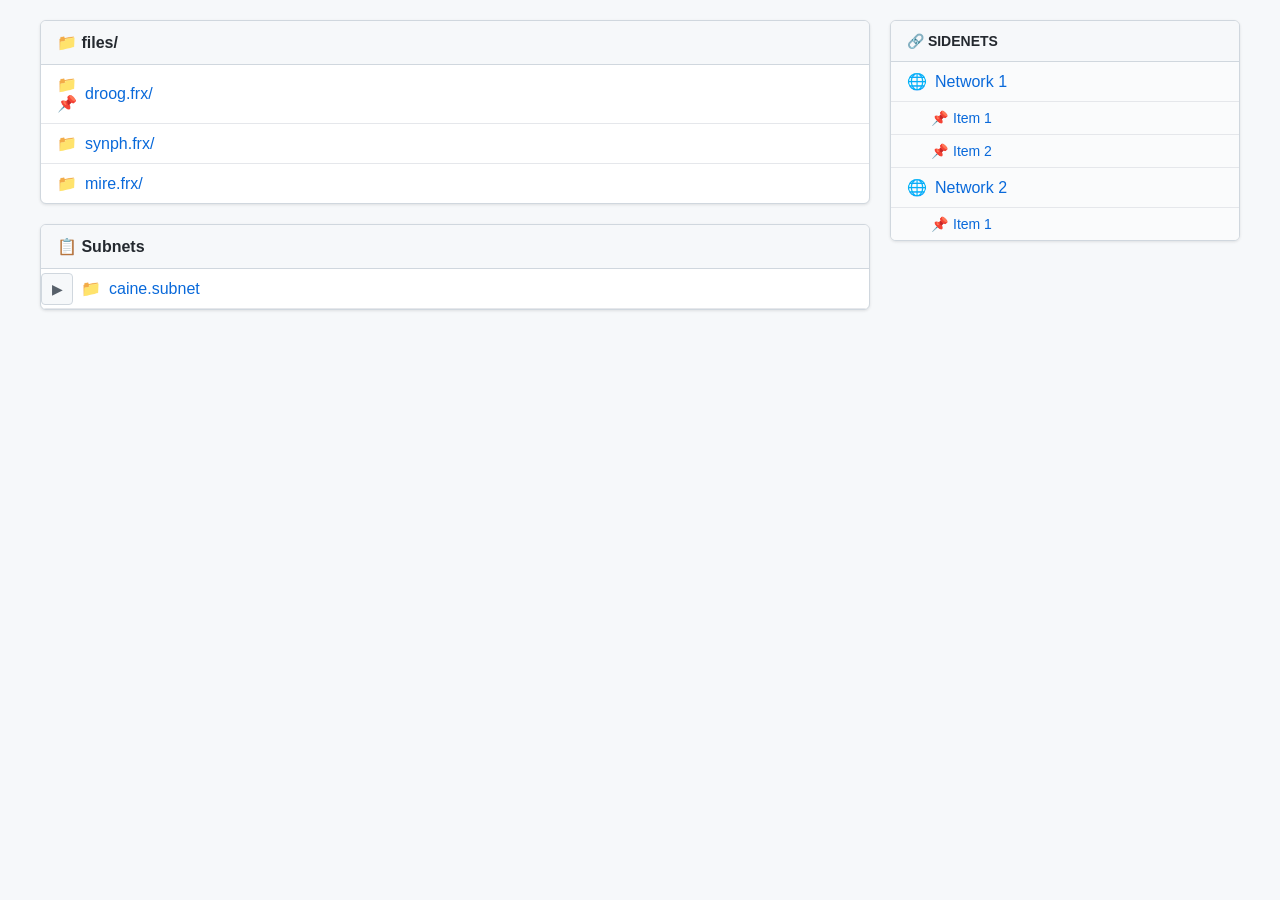
==== files/index.html @ 795fdb6f "Update index.html" ====
<!DOCTYPE html>
<html lang="en">
<head>
    <meta charset="UTF-8">
    <meta name="viewport" content="width=device-width, initial-scale=1.0">
    <title>File Directory</title>
    <link rel="stylesheet" href="style.css">
    <script src="script.js"></script>
</head>
<body>
    <div class="bg-image"></div>
    <div class="main-layout">
        <!-- LEFT COLUMN -->
        <div class="left-column">
            <!-- Main files directory -->
            <div class="directory-container">
                <div class="directory-header">📁 files/</div>
                <ul class="directory-tree">
                    <li class="directory-item">
                        <a href="/aedistrict-sys/files/droog/" class="tree-line">
                            <span class="tree-icon">📁📌</span>
                            <span class="tree-name">droog.frx/</span>
                        </a>
                    </li>
                    <li class="directory-item">
                        <a href="/aedistrict-sys/files/synph/" class="tree-line">
                            <span class="tree-icon">📁</span>
                            <span class="tree-name">synph.frx/</span>
                        </a>
                    </li>
                    <li class="directory-item">
                        <a href="/aedistrict-sys/files/mire/" class="tree-line">
                            <span class="tree-icon">📁</span>
                            <span class="tree-name">mire.frx/</span>
                        </a>
                    </li>
                </ul>
            </div>

            <!-- Subnets (collapsible) -->
            <div class="directory-container">
                <div class="directory-header">📋 Subnets</div>
                <ul class="directory-tree">
                    <li class="directory-item expandable">
                        <div style="display: flex; align-items: center; width: 100%;">
                            <button class="tree-arrow-btn" title="Toggle expand">
                                <span class="tree-arrow">▶</span>
                            </button>
                            <a href="/aedistrict-sys/files/caine/" class="tree-line" style="flex: 1; padding-left: 0; margin-left: 4px;">
                                <span class="tree-icon">📁</span>
                                <span class="tree-name">caine.subnet</span>
                            </a>
                        </div>
                        <ul class="nested-tree">
                            <li class="nested-item">
                                <a href="/aedistrict-sys/files/caine/abel" class="nested-line">
                                    <span class="nested-icon">📄</span>
                                    <span>abel</span>
                                </a>
                            </li>
                            <li class="nested-item">
                                <a href="/aedistrict-sys/files/caine/AR" class="nested-line">
                                    <span class="nested-icon">📄</span>
                                    <span>AR</span>
                                </a>
                            </li>
                            <li class="nested-item">
                                <a href="/aedistrict-sys/files/caine/rubicon" class="nested-line">
                                    <span class="nested-icon">📄</span>
                                    <span>rubicon</span>
                                </a>
                            </li>
                        </ul>
                    </li>
                </ul>
            </div>
        </div>

        <!-- RIGHT COLUMN -->
        <div class="right-column">
            <!-- Sidenets (always expanded, non-closable) -->
            <div class="sidenet-container">
                <h3>🔗 SIDENETS</h3>
                <ul class="directory-tree">
                    <li class="directory-item expandable">
                        <span class="tree-line" style="cursor: default;">
                            <span class="tree-icon">🌐</span>
                            <span class="tree-name">Network 1</span>
                        </span>
                        <ul class="nested-tree expanded">
                            <li class="nested-item">
                                <a href="/aedistrict-sys/sidenet/network1/item1" class="nested-line">
                                    <span class="nested-icon">📌</span>
                                    <span>Item 1</span>
                                </a>
                            </li>
                            <li class="nested-item">
                                <a href="/aedistrict-sys/sidenet/network1/item2" class="nested-line">
                                    <span class="nested-icon">📌</span>
                                    <span>Item 2</span>
                                </a>
                            </li>
                        </ul>
                    </li>
                    <li class="directory-item expandable">
                        <span class="tree-line" style="cursor: default;">
                            <span class="tree-icon">🌐</span>
                            <span class="tree-name">Network 2</span>
                        </span>
                        <ul class="nested-tree expanded">
                            <li class="nested-item">
                                <a href="/aedistrict-sys/sidenet/network2/item1" class="nested-line">
                                    <span class="nested-icon">📌</span>
                                    <span>Item 1</span>
                                </a>
                            </li>
                        </ul>
                    </li>
                </ul>
            </div>
        </div>
    </div>
</body>
</html>
---- files/style.css ----
body {
    font-family: -apple-system, BlinkMacSystemFont, 'Segoe UI', Roboto, 'Helvetica Neue', Arial, sans-serif;
    background-color: #f6f8fa;
    padding: 20px;
    margin: 0;
}

/* Two-column layout */
.main-layout {
    display: flex;
    gap: 20px;
    max-width: 1200px;
    margin: 0 auto;
}

.left-column {
    flex: 1;
    display: flex;
    flex-direction: column;
    gap: 20px;
}

.right-column {
    width: 350px;
    flex-shrink: 0;
}

.directory-container {
    background-color: white;
    border: 1px solid #d0d7de;
    border-radius: 6px;
    box-shadow: 0 1px 3px rgba(0, 0, 0, 0.1);
    padding: 0;
    overflow: hidden;
}

.directory-header {
    background-color: #f6f8fa;
    border-bottom: 1px solid #d0d7de;
    padding: 12px 16px;
    font-weight: 600;
    color: #24292f;
}

.directory-tree {
    list-style: none;
    padding: 0;
    margin: 0;
}

.directory-item {
    border-bottom: 1px solid #e5e7eb;
    display: flex;
    align-items: center;
    padding: 0;
}

.directory-item:last-child {
    border-bottom: none;
}

/* Expandable items */
.directory-item.expandable {
    flex-direction: column;
    align-items: stretch;
    padding: 0;
}

.tree-line {
    display: flex;
    align-items: center;
    width: 100%;
    padding: 10px 16px;
    text-decoration: none;
    color: #0969da;
    transition: background-color 0.15s ease-in-out;
    cursor: pointer;
}

.tree-line:hover {
    background-color: #f0f6fc;
}

.tree-icon {
    margin-right: 8px;
    font-size: 16px;
    width: 20px;
    display: inline-block;
    text-align: center;
}

.tree-name {
    flex: 1;
    word-break: break-word;
}

/* Expand/collapse button with box */
.tree-arrow-btn {
    display: inline-flex;
    align-items: center;
    justify-content: center;
    width: 32px;
    height: 32px;
    margin-right: 4px;
    border: 1px solid #d0d7de;
    border-radius: 4px;
    background-color: #f6f8fa;
    cursor: pointer;
    transition: all 0.2s ease-in-out;
}

.tree-arrow-btn:hover {
    background-color: #eaeef2;
    border-color: #0969da;
}

.tree-arrow {
    display: inline-block;
    color: #57606a;
    transition: transform 0.2s ease-in-out;
    font-size: 14px;
}

.tree-arrow.expanded {
    transform: rotate(90deg);
}

/* Nested items */
.nested-tree {
    list-style: none;
    padding: 0;
    margin: 0;
    background-color: #fafbfc;
    border-top: 1px solid #e5e7eb;
    max-height: 0;
    overflow: hidden;
    transition: max-height 0.3s ease-in-out;
}

.nested-tree.expanded {
    max-height: 1000px;
}

.nested-item {
    border-bottom: 1px solid #e5e7eb;
    display: flex;
    align-items: center;
    padding: 0;
}

.nested-item:last-child {
    border-bottom: none;
}

.nested-line {
    display: flex;
    align-items: center;
    width: 100%;
    padding: 8px 16px 8px 40px;
    text-decoration: none;
    color: #0969da;
    transition: background-color 0.15s ease-in-out;
    font-size: 14px;
}

.nested-line:hover {
    background-color: #f0f4f8;
}

.nested-icon {
    margin-right: 6px;
    font-size: 14px;
    width: 16px;
    display: inline-block;
    text-align: center;
}

/* Sidenet container */
.sidenet-container {
    background-color: white;
    border: 1px solid #d0d7de;
    border-radius: 6px;
    box-shadow: 0 1px 3px rgba(0, 0, 0, 0.1);
    padding: 0;
    overflow: hidden;
}

.sidenet-container h3 {
    background-color: #f6f8fa;
    border-bottom: 1px solid #d0d7de;
    padding: 12px 16px;
    font-weight: 600;
    color: #24292f;
    margin: 0;
    font-size: 14px;
}

.sidenet-container .directory-tree {
    background-color: #fafbfc;
}

.sidenet-container .tree-line {
    padding: 10px 16px;
}

.sidenet-container .tree-line:hover {
    background-color: #f0f4f8;
}

/* Responsive */
@media (max-width: 768px) {
    .main-layout {
        flex-direction: column;
    }

    .right-column {
        width: 100%;
    }
}
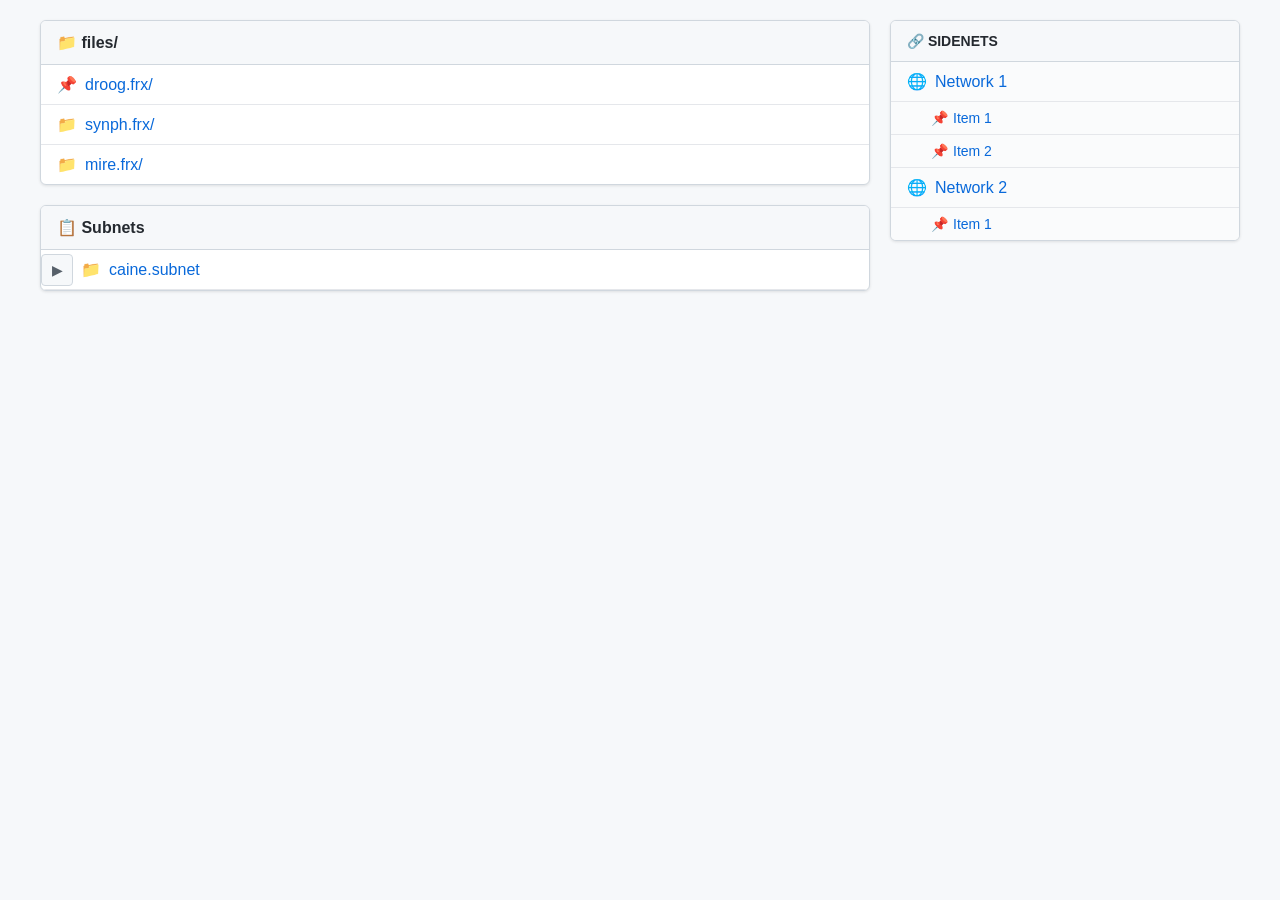
==== commit 5308bcbc: "Update index.html" ====
--- a/files/index.html
+++ b/files/index.html
@@ -18,7 +18,7 @@
                 <ul class="directory-tree">
                     <li class="directory-item">
                         <a href="/aedistrict-sys/files/droog/" class="tree-line">
-                            <span class="tree-icon">📁📌</span>
+                            <span class="tree-icon">📌</span>
                             <span class="tree-name">droog.frx/</span>
                         </a>
                     </li>
--- a/files/style.css
+++ b/files/style.css
@@ -217,3 +217,66 @@
         width: 100%;
     }
 }
+
+.bg-image {
+
+position: fixed;
+
+top: 0;
+left: 0;
+
+width: 100%;
+height: 100%;
+
+background-image: url("synph-bg.png");
+
+background-size: cover;
+background-position: center;
+
+opacity: 0.08;
+
+filter: blur(12px);
+
+pointer-events: none;
+
+z-index: -2;
+
+}
+
+body {
+
+position: relative;
+overflow-x: hidden;
+
+}
+.main-panel {
+
+position: relative;
+z-index: 2;
+
+}
+
+.role-header {
+
+display: flex;
+align-items: center;
+
+gap: 1rem;
+
+margin-bottom: 0.75rem;
+
+}
+
+.role-icon {
+
+width: 42px;
+height: 42px;
+
+object-fit: contain;
+
+opacity: 0.9;
+
+filter:
+drop-shadow(0 0 4px rgba(143,125,255,0.35));
+
+}
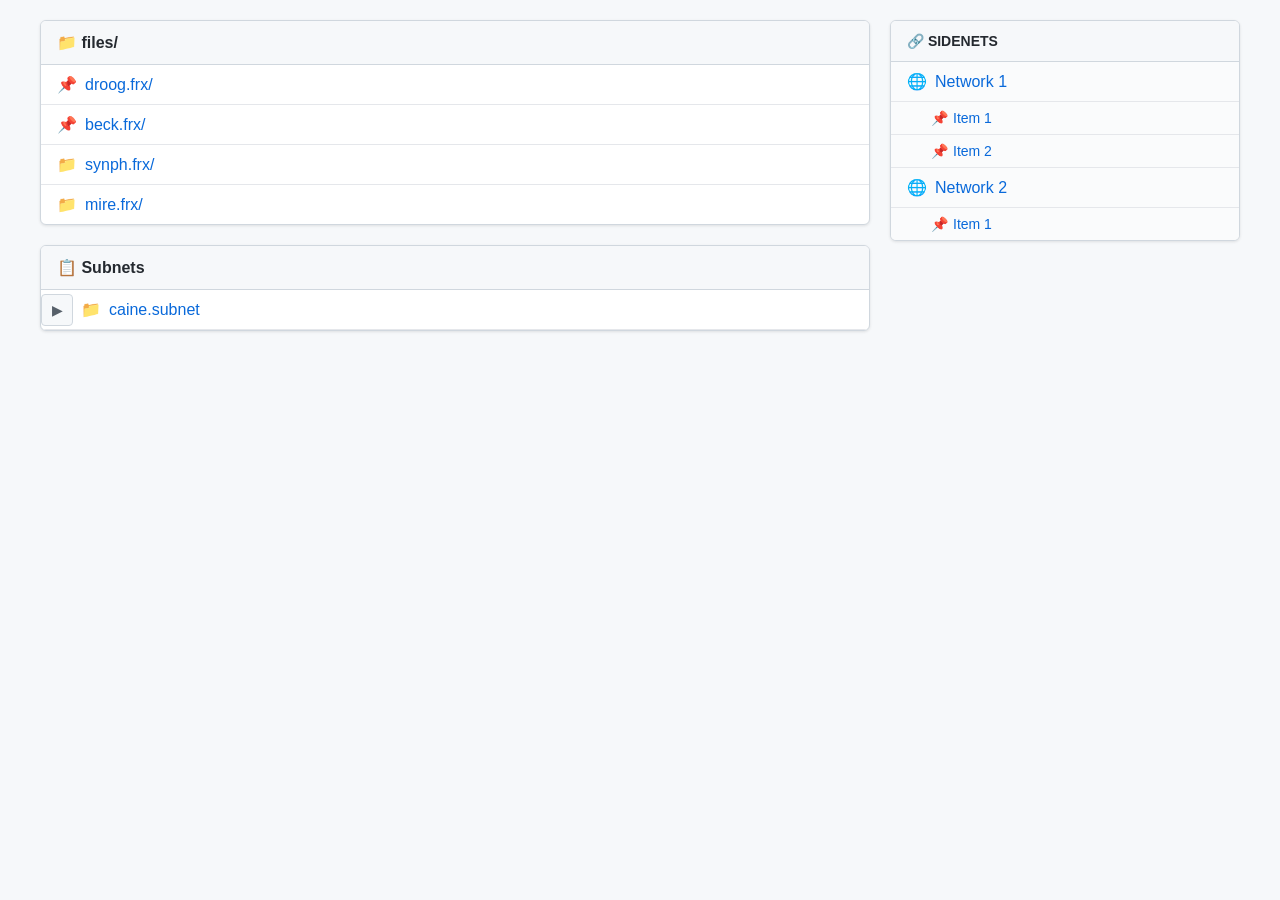
==== commit b7e63acf: "Update index.html" ====
--- a/files/index.html
+++ b/files/index.html
@@ -20,6 +20,12 @@
                         <a href="/aedistrict-sys/files/droog/" class="tree-line">
                             <span class="tree-icon">📌</span>
                             <span class="tree-name">droog.frx/</span>
+                        </a>
+                    </li>
+                    <li class="directory-item">
+                        <a href="/aedistrict-sys/files/beck/" class="tree-line">
+                            <span class="tree-icon">📌</span>
+                            <span class="tree-name">beck.frx/</span>
                         </a>
                     </li>
                     <li class="directory-item">
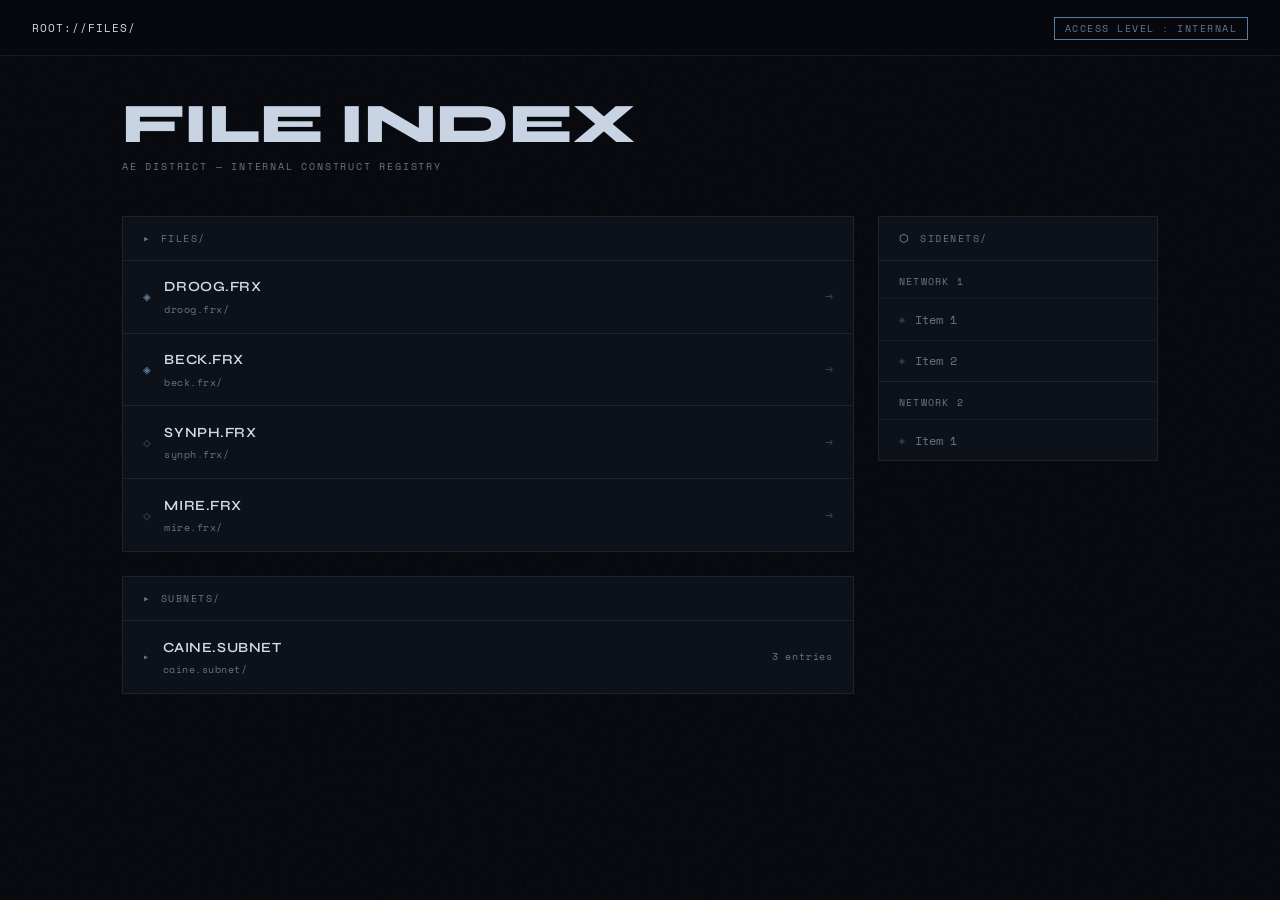
==== commit 78d8789f: "Yes,I updates the directory one sec to see how it looks." ====
--- a/files/index.html
+++ b/files/index.html
@@ -1,130 +1,207 @@
 <!DOCTYPE html>
 <html lang="en">
 <head>
-    <meta charset="UTF-8">
-    <meta name="viewport" content="width=device-width, initial-scale=1.0">
-    <title>File Directory</title>
-    <link rel="stylesheet" href="style.css">
-    <script src="script.js"></script>
+  <meta charset="UTF-8">
+  <meta name="viewport" content="width=device-width, initial-scale=1.0">
+  <title>AE DISTRICT — FILE INDEX</title>
+  <link rel="preconnect" href="https://fonts.googleapis.com">
+  <link rel="preconnect" href="https://fonts.gstatic.com" crossorigin>
+  <link href="https://fonts.googleapis.com/css2?family=Space+Mono:ital,wght@0,400;0,700;1,400&family=Syne:wght@400;500;600;700;800&display=swap" rel="stylesheet">
+  <link rel="stylesheet" href="style.css">
 </head>
 <body>
-    <div class="bg-image"></div>
+
+  <div class="noise"></div>
+  <div class="bg-image"></div>
+  <div class="scanline-overlay"></div>
+
+  <header class="site-header">
+    <div class="header-left">
+      <span class="breadcrumb active">ROOT://FILES/</span>
+    </div>
+    <div class="header-right">
+      <span class="access-badge">ACCESS LEVEL : INTERNAL</span>
+    </div>
+  </header>
+
+  <main class="page">
+
+    <div class="page-title-row">
+      <h1 class="page-title">FILE INDEX</h1>
+      <p class="page-subtitle">AE DISTRICT — INTERNAL CONSTRUCT REGISTRY</p>
+    </div>
+
     <div class="main-layout">
-        <!-- LEFT COLUMN -->
-        <div class="left-column">
-            <!-- Main files directory -->
-            <div class="directory-container">
-                <div class="directory-header">📁 files/</div>
-                <ul class="directory-tree">
-                    <li class="directory-item">
-                        <a href="/aedistrict-sys/files/droog/" class="tree-line">
-                            <span class="tree-icon">📌</span>
-                            <span class="tree-name">droog.frx/</span>
-                        </a>
-                    </li>
-                    <li class="directory-item">
-                        <a href="/aedistrict-sys/files/beck/" class="tree-line">
-                            <span class="tree-icon">📌</span>
-                            <span class="tree-name">beck.frx/</span>
-                        </a>
-                    </li>
-                    <li class="directory-item">
-                        <a href="/aedistrict-sys/files/synph/" class="tree-line">
-                            <span class="tree-icon">📁</span>
-                            <span class="tree-name">synph.frx/</span>
-                        </a>
-                    </li>
-                    <li class="directory-item">
-                        <a href="/aedistrict-sys/files/mire/" class="tree-line">
-                            <span class="tree-icon">📁</span>
-                            <span class="tree-name">mire.frx/</span>
-                        </a>
-                    </li>
-                </ul>
-            </div>
-
-            <!-- Subnets (collapsible) -->
-            <div class="directory-container">
-                <div class="directory-header">📋 Subnets</div>
-                <ul class="directory-tree">
-                    <li class="directory-item expandable">
-                        <div style="display: flex; align-items: center; width: 100%;">
-                            <button class="tree-arrow-btn" title="Toggle expand">
-                                <span class="tree-arrow">▶</span>
-                            </button>
-                            <a href="/aedistrict-sys/files/caine/" class="tree-line" style="flex: 1; padding-left: 0; margin-left: 4px;">
-                                <span class="tree-icon">📁</span>
-                                <span class="tree-name">caine.subnet</span>
-                            </a>
-                        </div>
-                        <ul class="nested-tree">
-                            <li class="nested-item">
-                                <a href="/aedistrict-sys/files/caine/abel" class="nested-line">
-                                    <span class="nested-icon">📄</span>
-                                    <span>abel</span>
-                                </a>
-                            </li>
-                            <li class="nested-item">
-                                <a href="/aedistrict-sys/files/caine/AR" class="nested-line">
-                                    <span class="nested-icon">📄</span>
-                                    <span>AR</span>
-                                </a>
-                            </li>
-                            <li class="nested-item">
-                                <a href="/aedistrict-sys/files/caine/rubicon" class="nested-line">
-                                    <span class="nested-icon">📄</span>
-                                    <span>rubicon</span>
-                                </a>
-                            </li>
-                        </ul>
-                    </li>
-                </ul>
-            </div>
+
+      <!-- LEFT -->
+      <div class="left-col">
+
+        <!-- Files -->
+        <div class="dir-block">
+          <div class="dir-block-header">
+            <span class="dir-block-icon">▸</span>
+            <span>files/</span>
+          </div>
+
+          <ul class="file-list">
+
+            <li class="file-entry pinned">
+              <a href="/aedistrict-sys/files/droog/" class="file-link">
+                <div class="file-left">
+                  <span class="file-pin">◈</span>
+                  <div class="file-meta">
+                    <span class="file-name">DROOG.FRX</span>
+                    <span class="file-sub">droog.frx/</span>
+                  </div>
+                </div>
+                <span class="file-arrow">→</span>
+              </a>
+            </li>
+
+            <li class="file-entry pinned">
+              <a href="/aedistrict-sys/files/beck/" class="file-link">
+                <div class="file-left">
+                  <span class="file-pin">◈</span>
+                  <div class="file-meta">
+                    <span class="file-name">BECK.FRX</span>
+                    <span class="file-sub">beck.frx/</span>
+                  </div>
+                </div>
+                <span class="file-arrow">→</span>
+              </a>
+            </li>
+
+            <li class="file-entry">
+              <a href="/aedistrict-sys/files/synph/" class="file-link">
+                <div class="file-left">
+                  <span class="file-pin">◇</span>
+                  <div class="file-meta">
+                    <span class="file-name">SYNPH.FRX</span>
+                    <span class="file-sub">synph.frx/</span>
+                  </div>
+                </div>
+                <span class="file-arrow">→</span>
+              </a>
+            </li>
+
+            <li class="file-entry">
+              <a href="/aedistrict-sys/files/mire/" class="file-link">
+                <div class="file-left">
+                  <span class="file-pin">◇</span>
+                  <div class="file-meta">
+                    <span class="file-name">MIRE.FRX</span>
+                    <span class="file-sub">mire.frx/</span>
+                  </div>
+                </div>
+                <span class="file-arrow">→</span>
+              </a>
+            </li>
+
+          </ul>
         </div>
 
-        <!-- RIGHT COLUMN -->
-        <div class="right-column">
-            <!-- Sidenets (always expanded, non-closable) -->
-            <div class="sidenet-container">
-                <h3>🔗 SIDENETS</h3>
-                <ul class="directory-tree">
-                    <li class="directory-item expandable">
-                        <span class="tree-line" style="cursor: default;">
-                            <span class="tree-icon">🌐</span>
-                            <span class="tree-name">Network 1</span>
-                        </span>
-                        <ul class="nested-tree expanded">
-                            <li class="nested-item">
-                                <a href="/aedistrict-sys/sidenet/network1/item1" class="nested-line">
-                                    <span class="nested-icon">📌</span>
-                                    <span>Item 1</span>
-                                </a>
-                            </li>
-                            <li class="nested-item">
-                                <a href="/aedistrict-sys/sidenet/network1/item2" class="nested-line">
-                                    <span class="nested-icon">📌</span>
-                                    <span>Item 2</span>
-                                </a>
-                            </li>
-                        </ul>
-                    </li>
-                    <li class="directory-item expandable">
-                        <span class="tree-line" style="cursor: default;">
-                            <span class="tree-icon">🌐</span>
-                            <span class="tree-name">Network 2</span>
-                        </span>
-                        <ul class="nested-tree expanded">
-                            <li class="nested-item">
-                                <a href="/aedistrict-sys/sidenet/network2/item1" class="nested-line">
-                                    <span class="nested-icon">📌</span>
-                                    <span>Item 1</span>
-                                </a>
-                            </li>
-                        </ul>
-                    </li>
-                </ul>
-            </div>
+        <!-- Subnets -->
+        <div class="dir-block">
+          <div class="dir-block-header">
+            <span class="dir-block-icon">▸</span>
+            <span>subnets/</span>
+          </div>
+
+          <ul class="file-list">
+
+            <li class="file-entry expandable" id="subnet-caine">
+              <div class="file-link subnet-toggle" onclick="toggleSubnet('subnet-caine')">
+                <div class="file-left">
+                  <span class="file-pin expand-icon">▸</span>
+                  <div class="file-meta">
+                    <span class="file-name">CAINE.SUBNET</span>
+                    <span class="file-sub">caine.subnet/</span>
+                  </div>
+                </div>
+                <span class="file-count">3 entries</span>
+              </div>
+              <ul class="nested-list">
+                <li class="nested-entry">
+                  <a href="/aedistrict-sys/files/caine/abel" class="nested-link">
+                    <span class="nested-icon">—</span>
+                    <span>abel</span>
+                  </a>
+                </li>
+                <li class="nested-entry">
+                  <a href="/aedistrict-sys/files/caine/AR" class="nested-link">
+                    <span class="nested-icon">—</span>
+                    <span>AR</span>
+                  </a>
+                </li>
+                <li class="nested-entry">
+                  <a href="/aedistrict-sys/files/caine/rubicon" class="nested-link">
+                    <span class="nested-icon">—</span>
+                    <span>rubicon</span>
+                  </a>
+                </li>
+              </ul>
+            </li>
+
+          </ul>
         </div>
-    </div>
+
+      </div>
+
+      <!-- RIGHT -->
+      <div class="right-col">
+
+        <div class="dir-block sidenets-block">
+          <div class="dir-block-header">
+            <span class="dir-block-icon">⬡</span>
+            <span>sidenets/</span>
+          </div>
+
+          <div class="sidenet-group">
+            <div class="sidenet-label">Network 1</div>
+            <ul class="sidenet-list">
+              <li class="sidenet-entry">
+                <a href="/aedistrict-sys/sidenet/network1/item1" class="sidenet-link">
+                  <span class="sidenet-dot">◈</span>
+                  <span>Item 1</span>
+                </a>
+              </li>
+              <li class="sidenet-entry">
+                <a href="/aedistrict-sys/sidenet/network1/item2" class="sidenet-link">
+                  <span class="sidenet-dot">◈</span>
+                  <span>Item 2</span>
+                </a>
+              </li>
+            </ul>
+          </div>
+
+          <div class="sidenet-group">
+            <div class="sidenet-label">Network 2</div>
+            <ul class="sidenet-list">
+              <li class="sidenet-entry">
+                <a href="/aedistrict-sys/sidenet/network2/item1" class="sidenet-link">
+                  <span class="sidenet-dot">◈</span>
+                  <span>Item 1</span>
+                </a>
+              </li>
+            </ul>
+          </div>
+        </div>
+
+      </div>
+
+    </div>
+
+  </main>
+
+  <script>
+    function toggleSubnet(id) {
+      const item = document.getElementById(id);
+      if (!item) return;
+      const isOpen = item.classList.toggle('open');
+      const icon = item.querySelector('.expand-icon');
+      if (icon) icon.style.transform = isOpen ? 'rotate(90deg)' : '';
+    }
+  </script>
+
 </body>
-</html>
+</html>
--- a/files/style.css
+++ b/files/style.css
@@ -1,282 +1,324 @@
+/* ─── TOKENS ────────────────────────────────────────────── */
+:root {
+  --bg:        #07090e;
+  --surface:   #0d1119;
+  --surface2:  #111722;
+  --border:    rgba(255,255,255,0.07);
+  --border2:   rgba(255,255,255,0.12);
+
+  --text:      #d4dae6;
+  --muted:     #6b7585;
+  --faint:     #3a4250;
+
+  --accent:    #8fa5c2;
+  --accent2:   #5e7a99;
+
+  --font-display: 'Syne', sans-serif;
+  --font-mono:    'Space Mono', monospace;
+}
+
+/* ─── RESET ─────────────────────────────────────────────── */
+*, *::before, *::after { box-sizing: border-box; }
 body {
-    font-family: -apple-system, BlinkMacSystemFont, 'Segoe UI', Roboto, 'Helvetica Neue', Arial, sans-serif;
-    background-color: #f6f8fa;
-    padding: 20px;
-    margin: 0;
-}
-
-/* Two-column layout */
+  margin: 0;
+  background: var(--bg);
+  color: var(--text);
+  font-family: var(--font-mono);
+  font-size: 13px;
+  line-height: 1.75;
+  min-height: 100vh;
+  overflow-x: hidden;
+}
+ul { margin: 0; padding: 0; list-style: none; }
+a { text-decoration: none; }
+
+/* ─── BACKGROUNDS ───────────────────────────────────────── */
+.noise {
+  position: fixed; inset: 0; z-index: 0; pointer-events: none;
+  background-image: url("data:image/svg+xml,%3Csvg viewBox='0 0 256 256' xmlns='http://www.w3.org/2000/svg'%3E%3Cfilter id='noise'%3E%3CfeTurbulence type='fractalNoise' baseFrequency='0.9' numOctaves='4' stitchTiles='stitch'/%3E%3C/filter%3E%3Crect width='100%25' height='100%25' filter='url(%23noise)' opacity='1'/%3E%3C/svg%3E");
+  opacity: 0.022;
+}
+
+.bg-image {
+  position: fixed; inset: 0; z-index: 0; pointer-events: none;
+  background-image: url("synph-bg.png");
+  background-size: cover;
+  background-position: center;
+  opacity: 0.035;
+  transform: scale(1.04);
+}
+
+.scanline-overlay {
+  position: fixed; inset: 0; z-index: 0; pointer-events: none;
+  background: repeating-linear-gradient(
+    0deg,
+    transparent,
+    transparent 3px,
+    rgba(0,0,0,0.04) 3px,
+    rgba(0,0,0,0.04) 4px
+  );
+}
+
+/* ─── HEADER ────────────────────────────────────────────── */
+.site-header {
+  position: relative; z-index: 10;
+  display: flex;
+  justify-content: space-between;
+  align-items: center;
+  padding: 1rem 2rem;
+  border-bottom: 1px solid var(--border);
+  background: rgba(7,9,14,0.85);
+  backdrop-filter: blur(8px);
+  letter-spacing: 0.08em;
+}
+
+.breadcrumb { color: var(--muted); font-size: 11px; }
+.breadcrumb.active { color: var(--text); }
+
+.access-badge {
+  font-size: 10px;
+  letter-spacing: 0.15em;
+  color: var(--accent2);
+  border: 1px solid var(--accent2);
+  padding: 3px 10px;
+}
+
+/* ─── PAGE ──────────────────────────────────────────────── */
+.page {
+  position: relative; z-index: 1;
+  max-width: 1100px;
+  margin: 0 auto;
+  padding: 2.5rem 2rem 4rem;
+}
+
+.page-title-row {
+  margin-bottom: 2.5rem;
+}
+
+.page-title {
+  font-family: var(--font-display);
+  font-size: clamp(2rem, 5vw, 3.5rem);
+  font-weight: 800;
+  letter-spacing: -0.01em;
+  line-height: 1;
+  margin: 0 0 0.4rem;
+  color: #c8d4e3;
+}
+
+.page-subtitle {
+  font-size: 10px;
+  letter-spacing: 0.18em;
+  color: var(--muted);
+  margin: 0;
+}
+
+/* ─── LAYOUT ────────────────────────────────────────────── */
 .main-layout {
-    display: flex;
-    gap: 20px;
-    max-width: 1200px;
-    margin: 0 auto;
-}
-
-.left-column {
-    flex: 1;
-    display: flex;
-    flex-direction: column;
-    gap: 20px;
-}
-
-.right-column {
-    width: 350px;
-    flex-shrink: 0;
-}
-
-.directory-container {
-    background-color: white;
-    border: 1px solid #d0d7de;
-    border-radius: 6px;
-    box-shadow: 0 1px 3px rgba(0, 0, 0, 0.1);
-    padding: 0;
-    overflow: hidden;
-}
-
-.directory-header {
-    background-color: #f6f8fa;
-    border-bottom: 1px solid #d0d7de;
-    padding: 12px 16px;
-    font-weight: 600;
-    color: #24292f;
-}
-
-.directory-tree {
-    list-style: none;
-    padding: 0;
-    margin: 0;
-}
-
-.directory-item {
-    border-bottom: 1px solid #e5e7eb;
-    display: flex;
-    align-items: center;
-    padding: 0;
-}
-
-.directory-item:last-child {
-    border-bottom: none;
-}
-
-/* Expandable items */
-.directory-item.expandable {
-    flex-direction: column;
-    align-items: stretch;
-    padding: 0;
-}
-
-.tree-line {
-    display: flex;
-    align-items: center;
-    width: 100%;
-    padding: 10px 16px;
-    text-decoration: none;
-    color: #0969da;
-    transition: background-color 0.15s ease-in-out;
-    cursor: pointer;
-}
-
-.tree-line:hover {
-    background-color: #f0f6fc;
-}
-
-.tree-icon {
-    margin-right: 8px;
-    font-size: 16px;
-    width: 20px;
-    display: inline-block;
-    text-align: center;
-}
-
-.tree-name {
-    flex: 1;
-    word-break: break-word;
-}
-
-/* Expand/collapse button with box */
-.tree-arrow-btn {
-    display: inline-flex;
-    align-items: center;
-    justify-content: center;
-    width: 32px;
-    height: 32px;
-    margin-right: 4px;
-    border: 1px solid #d0d7de;
-    border-radius: 4px;
-    background-color: #f6f8fa;
-    cursor: pointer;
-    transition: all 0.2s ease-in-out;
-}
-
-.tree-arrow-btn:hover {
-    background-color: #eaeef2;
-    border-color: #0969da;
-}
-
-.tree-arrow {
-    display: inline-block;
-    color: #57606a;
-    transition: transform 0.2s ease-in-out;
-    font-size: 14px;
-}
-
-.tree-arrow.expanded {
-    transform: rotate(90deg);
-}
-
-/* Nested items */
-.nested-tree {
-    list-style: none;
-    padding: 0;
-    margin: 0;
-    background-color: #fafbfc;
-    border-top: 1px solid #e5e7eb;
-    max-height: 0;
-    overflow: hidden;
-    transition: max-height 0.3s ease-in-out;
-}
-
-.nested-tree.expanded {
-    max-height: 1000px;
-}
-
-.nested-item {
-    border-bottom: 1px solid #e5e7eb;
-    display: flex;
-    align-items: center;
-    padding: 0;
-}
-
-.nested-item:last-child {
-    border-bottom: none;
-}
-
-.nested-line {
-    display: flex;
-    align-items: center;
-    width: 100%;
-    padding: 8px 16px 8px 40px;
-    text-decoration: none;
-    color: #0969da;
-    transition: background-color 0.15s ease-in-out;
-    font-size: 14px;
-}
-
-.nested-line:hover {
-    background-color: #f0f4f8;
+  display: grid;
+  grid-template-columns: 1fr 280px;
+  gap: 1.5rem;
+  align-items: start;
+}
+
+.left-col {
+  display: flex;
+  flex-direction: column;
+  gap: 1.5rem;
+}
+
+/* ─── DIR BLOCK ─────────────────────────────────────────── */
+.dir-block {
+  background: var(--surface);
+  border: 1px solid var(--border);
+}
+
+.dir-block-header {
+  display: flex;
+  align-items: center;
+  gap: 0.6rem;
+  padding: 0.75rem 1.25rem;
+  border-bottom: 1px solid var(--border);
+  font-size: 10px;
+  letter-spacing: 0.15em;
+  color: var(--muted);
+  text-transform: uppercase;
+}
+
+.dir-block-icon {
+  color: var(--accent2);
+  font-size: 11px;
+}
+
+/* ─── FILE LIST ─────────────────────────────────────────── */
+.file-list { display: flex; flex-direction: column; }
+
+.file-entry {
+  border-bottom: 1px solid var(--border);
+}
+
+.file-entry:last-child { border-bottom: none; }
+
+.file-link {
+  display: flex;
+  align-items: center;
+  justify-content: space-between;
+  padding: 0.9rem 1.25rem;
+  color: var(--text);
+  transition: background 0.12s;
+  cursor: pointer;
+}
+
+.file-link:hover {
+  background: var(--surface2);
+}
+
+.file-left {
+  display: flex;
+  align-items: center;
+  gap: 0.85rem;
+}
+
+.file-pin {
+  font-size: 13px;
+  color: var(--faint);
+  flex-shrink: 0;
+  transition: transform 0.2s;
+}
+
+.file-entry.pinned .file-pin { color: var(--accent2); }
+
+.file-meta {
+  display: flex;
+  flex-direction: column;
+  gap: 1px;
+}
+
+.file-name {
+  font-family: var(--font-display);
+  font-size: 14px;
+  font-weight: 600;
+  color: var(--text);
+  letter-spacing: 0.04em;
+}
+
+.file-sub {
+  font-size: 10px;
+  color: var(--muted);
+  letter-spacing: 0.05em;
+}
+
+.file-arrow {
+  font-size: 13px;
+  color: var(--faint);
+  transition: color 0.12s, transform 0.12s;
+}
+
+.file-entry:hover .file-arrow {
+  color: var(--accent);
+  transform: translateX(3px);
+}
+
+.file-count {
+  font-size: 10px;
+  letter-spacing: 0.08em;
+  color: var(--muted);
+}
+
+/* ─── EXPAND (SUBNET) ───────────────────────────────────── */
+.subnet-toggle { cursor: pointer; }
+
+.expand-icon {
+  display: inline-block;
+  transition: transform 0.2s ease;
+  font-size: 10px !important;
+  color: var(--muted) !important;
+}
+
+.nested-list {
+  max-height: 0;
+  overflow: hidden;
+  transition: max-height 0.25s ease;
+  background: rgba(255,255,255,0.015);
+  border-top: none;
+}
+
+.file-entry.expandable.open .nested-list {
+  max-height: 300px;
+  border-top: 1px solid var(--border);
+}
+
+.nested-entry {
+  border-bottom: 1px solid rgba(255,255,255,0.04);
+}
+
+.nested-entry:last-child { border-bottom: none; }
+
+.nested-link {
+  display: flex;
+  align-items: center;
+  gap: 0.75rem;
+  padding: 0.65rem 1.25rem 0.65rem 3rem;
+  color: var(--muted);
+  font-size: 12px;
+  transition: background 0.12s, color 0.12s;
+}
+
+.nested-link:hover {
+  background: var(--surface2);
+  color: var(--accent);
 }
 
 .nested-icon {
-    margin-right: 6px;
-    font-size: 14px;
-    width: 16px;
-    display: inline-block;
-    text-align: center;
-}
-
-/* Sidenet container */
-.sidenet-container {
-    background-color: white;
-    border: 1px solid #d0d7de;
-    border-radius: 6px;
-    box-shadow: 0 1px 3px rgba(0, 0, 0, 0.1);
-    padding: 0;
-    overflow: hidden;
-}
-
-.sidenet-container h3 {
-    background-color: #f6f8fa;
-    border-bottom: 1px solid #d0d7de;
-    padding: 12px 16px;
-    font-weight: 600;
-    color: #24292f;
-    margin: 0;
-    font-size: 14px;
-}
-
-.sidenet-container .directory-tree {
-    background-color: #fafbfc;
-}
-
-.sidenet-container .tree-line {
-    padding: 10px 16px;
-}
-
-.sidenet-container .tree-line:hover {
-    background-color: #f0f4f8;
-}
-
-/* Responsive */
-@media (max-width: 768px) {
-    .main-layout {
-        flex-direction: column;
-    }
-
-    .right-column {
-        width: 100%;
-    }
-}
-
-.bg-image {
-
-position: fixed;
-
-top: 0;
-left: 0;
-
-width: 100%;
-height: 100%;
-
-background-image: url("synph-bg.png");
-
-background-size: cover;
-background-position: center;
-
-opacity: 0.08;
-
-filter: blur(12px);
-
-pointer-events: none;
-
-z-index: -2;
-
-}
-
-body {
-
-position: relative;
-overflow-x: hidden;
-
-}
-.main-panel {
-
-position: relative;
-z-index: 2;
-
-}
-
-.role-header {
-
-display: flex;
-align-items: center;
-
-gap: 1rem;
-
-margin-bottom: 0.75rem;
-
-}
-
-.role-icon {
-
-width: 42px;
-height: 42px;
-
-object-fit: contain;
-
-opacity: 0.9;
-
-filter:
-drop-shadow(0 0 4px rgba(143,125,255,0.35));
-
-}
+  color: var(--faint);
+  font-size: 11px;
+}
+
+/* ─── SIDENETS ──────────────────────────────────────────── */
+.sidenets-block .dir-block-icon { color: var(--accent); }
+
+.sidenet-group {
+  border-bottom: 1px solid var(--border);
+  padding: 0.75rem 0 0;
+}
+
+.sidenet-group:last-child { border-bottom: none; }
+
+.sidenet-label {
+  font-size: 10px;
+  letter-spacing: 0.12em;
+  text-transform: uppercase;
+  color: var(--muted);
+  padding: 0 1.25rem 0.5rem;
+}
+
+.sidenet-list { display: flex; flex-direction: column; }
+
+.sidenet-entry {
+  border-top: 1px solid rgba(255,255,255,0.04);
+}
+
+.sidenet-link {
+  display: flex;
+  align-items: center;
+  gap: 0.65rem;
+  padding: 0.6rem 1.25rem;
+  color: var(--muted);
+  font-size: 12px;
+  transition: background 0.12s, color 0.12s;
+}
+
+.sidenet-link:hover {
+  background: var(--surface2);
+  color: var(--accent);
+}
+
+.sidenet-dot {
+  font-size: 10px;
+  color: var(--faint);
+}
+
+/* ─── RESPONSIVE ────────────────────────────────────────── */
+@media (max-width: 700px) {
+  .main-layout { grid-template-columns: 1fr; }
+  .page { padding: 1.5rem 1rem 3rem; }
+}
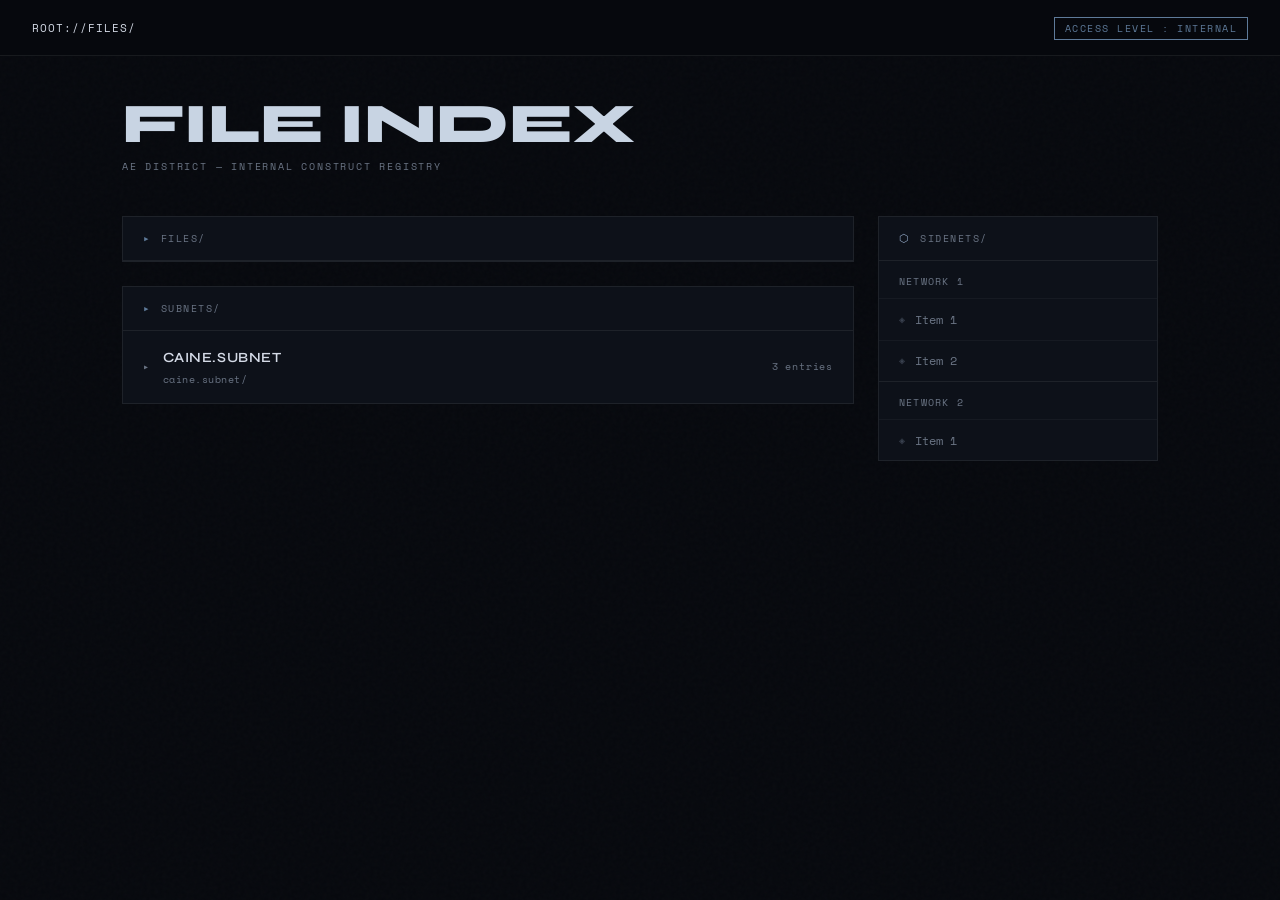
==== commit 9ff4d928: "Update index.html" ====
--- a/files/index.html
+++ b/files/index.html
@@ -36,68 +36,14 @@
       <!-- LEFT -->
       <div class="left-col">
 
-        <!-- Files -->
+        <!-- Files (auto-populated from registry) -->
         <div class="dir-block">
           <div class="dir-block-header">
             <span class="dir-block-icon">▸</span>
             <span>files/</span>
           </div>
 
-          <ul class="file-list">
-
-            <li class="file-entry pinned">
-              <a href="/aedistrict-sys/files/droog/" class="file-link">
-                <div class="file-left">
-                  <span class="file-pin">◈</span>
-                  <div class="file-meta">
-                    <span class="file-name">DROOG.FRX</span>
-                    <span class="file-sub">droog.frx/</span>
-                  </div>
-                </div>
-                <span class="file-arrow">→</span>
-              </a>
-            </li>
-
-            <li class="file-entry pinned">
-              <a href="/aedistrict-sys/files/beck/" class="file-link">
-                <div class="file-left">
-                  <span class="file-pin">◈</span>
-                  <div class="file-meta">
-                    <span class="file-name">BECK.FRX</span>
-                    <span class="file-sub">beck.frx/</span>
-                  </div>
-                </div>
-                <span class="file-arrow">→</span>
-              </a>
-            </li>
-
-            <li class="file-entry">
-              <a href="/aedistrict-sys/files/synph/" class="file-link">
-                <div class="file-left">
-                  <span class="file-pin">◇</span>
-                  <div class="file-meta">
-                    <span class="file-name">SYNPH.FRX</span>
-                    <span class="file-sub">synph.frx/</span>
-                  </div>
-                </div>
-                <span class="file-arrow">→</span>
-              </a>
-            </li>
-
-            <li class="file-entry">
-              <a href="/aedistrict-sys/files/mire/" class="file-link">
-                <div class="file-left">
-                  <span class="file-pin">◇</span>
-                  <div class="file-meta">
-                    <span class="file-name">MIRE.FRX</span>
-                    <span class="file-sub">mire.frx/</span>
-                  </div>
-                </div>
-                <span class="file-arrow">→</span>
-              </a>
-            </li>
-
-          </ul>
+          <ul class="file-list"></ul>
         </div>
 
         <!-- Subnets -->
@@ -193,6 +139,9 @@
 
   </main>
 
+  <script src="unlock-system.js"></script>
+  <script src="file-registry.js"></script>
+  <script src="populate-files.js"></script>
   <script>
     function toggleSubnet(id) {
       const item = document.getElementById(id);
@@ -204,4 +153,4 @@
   </script>
 
 </body>
-</html>+</html>
